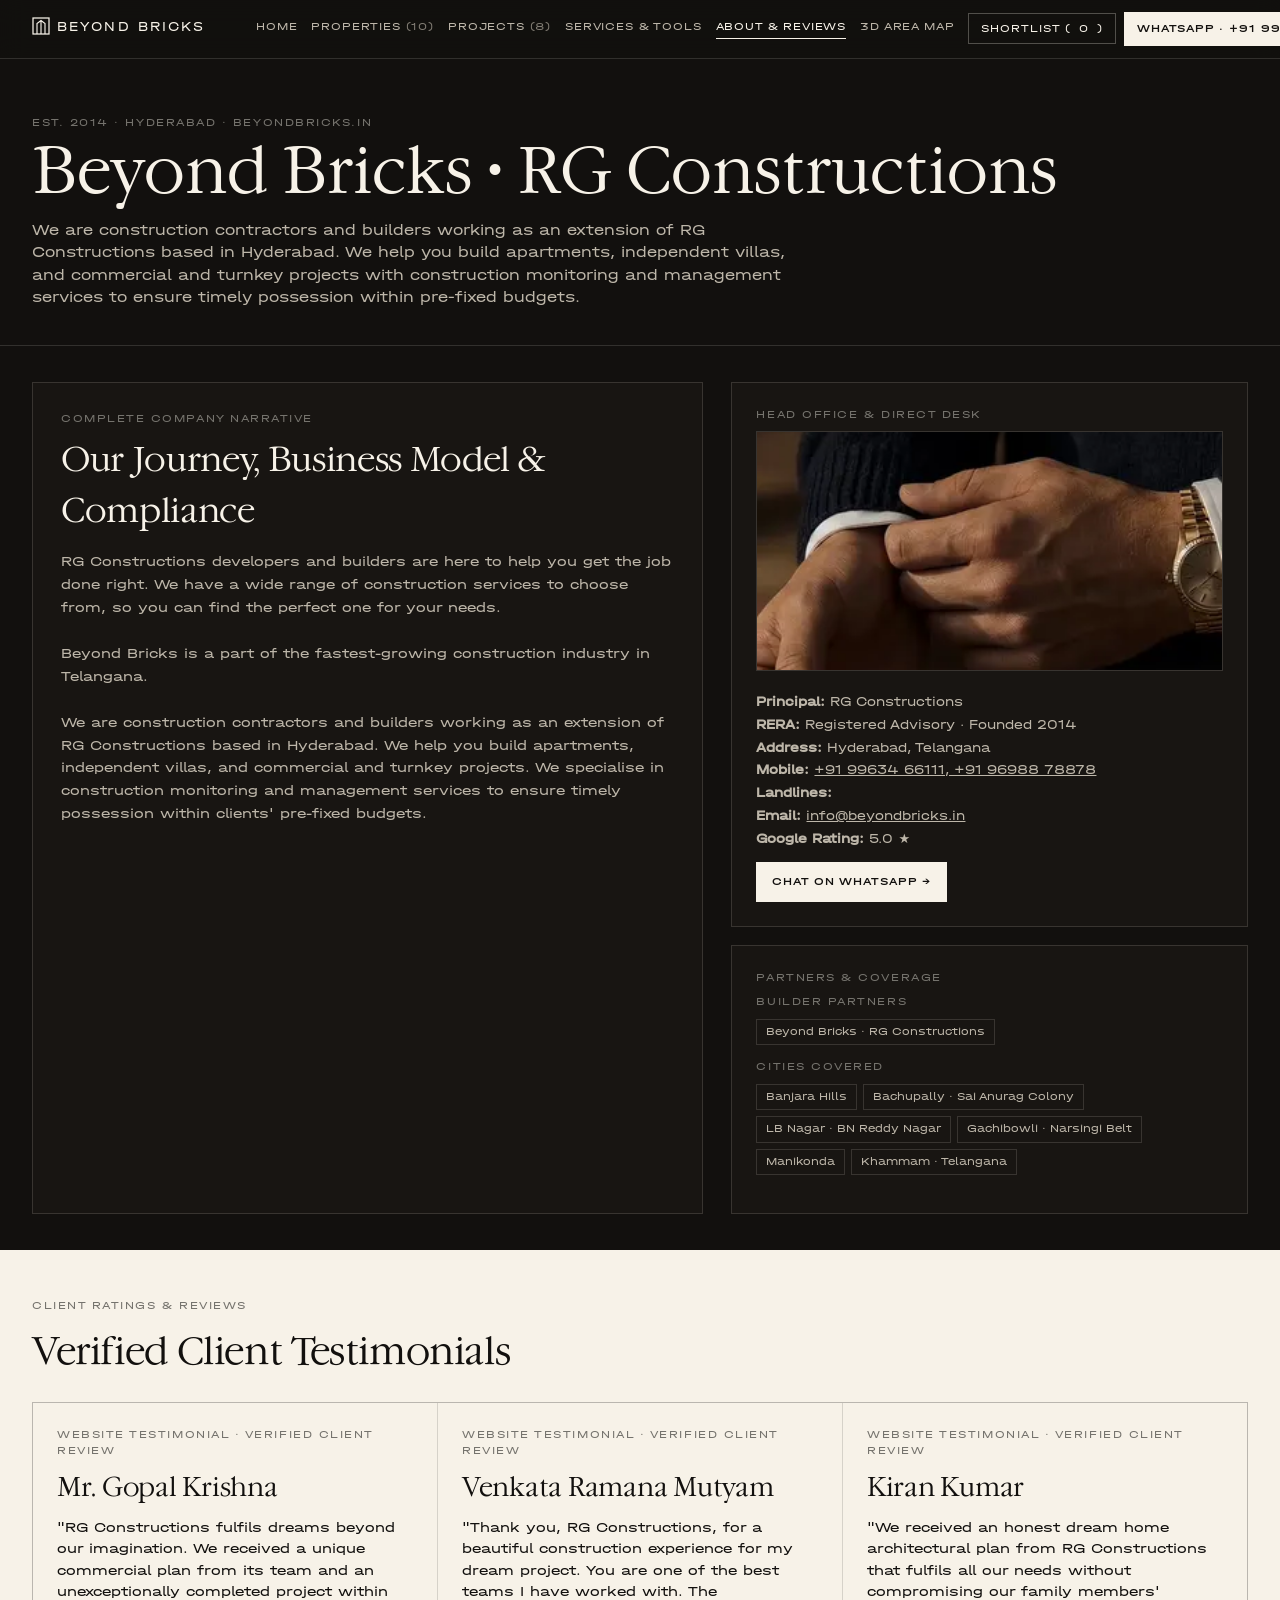
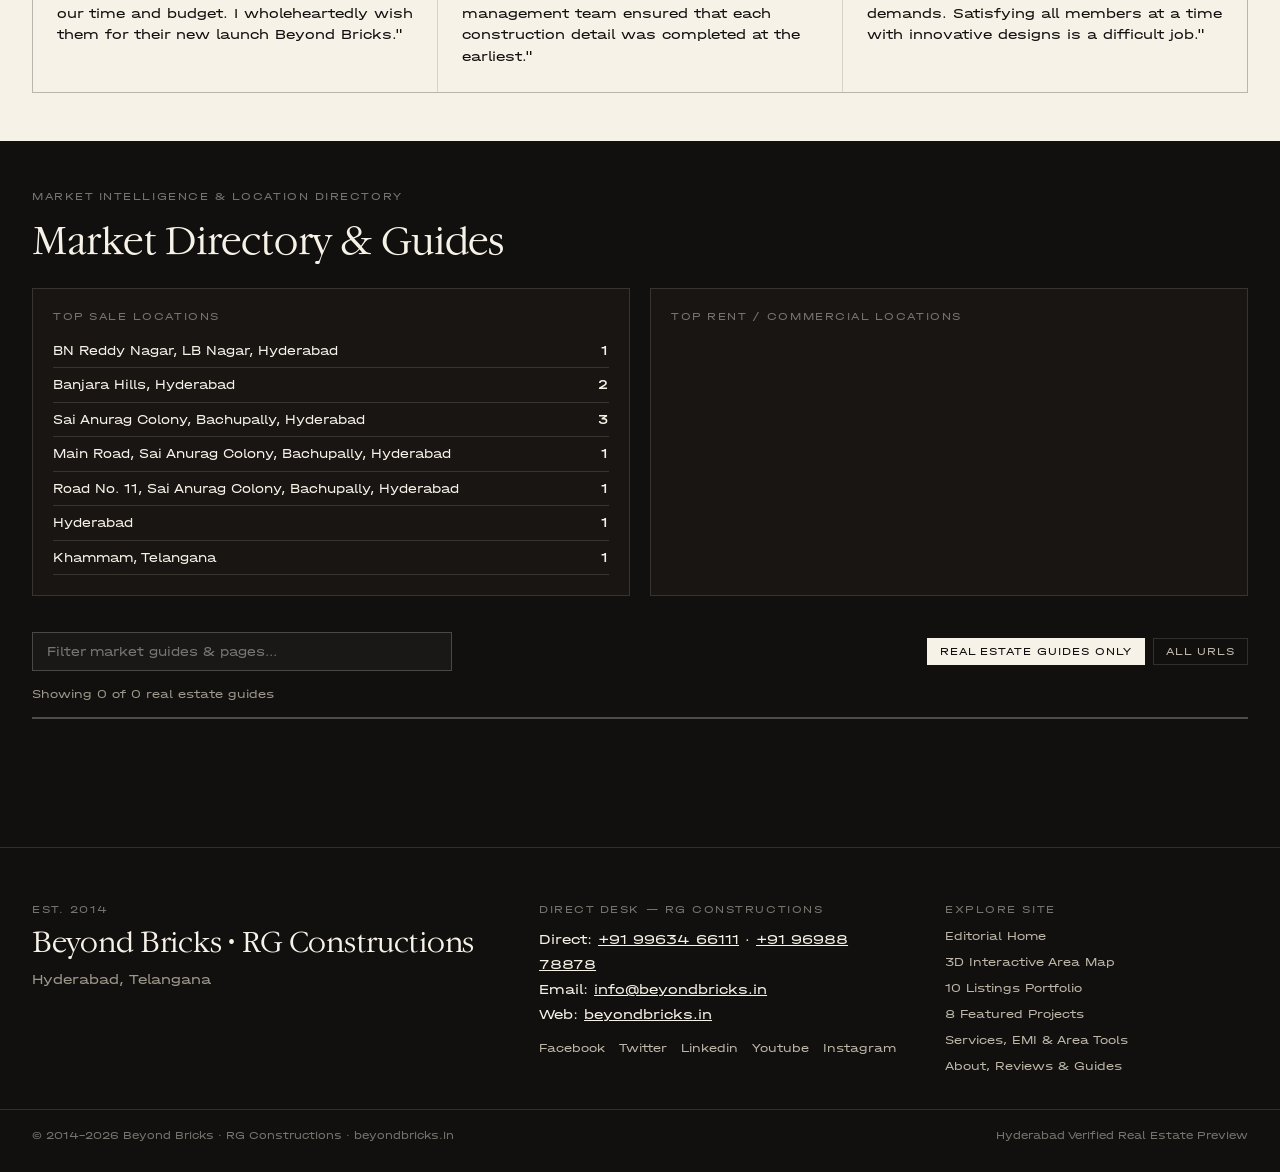
==== about.html @ 43c5ea06 "RE website rebuild for Beyond Bricks · RG Constructions" ====
<!DOCTYPE html>
<html lang="en">
<head>
  <meta charset="utf-8">
  <meta name="viewport" content="width=device-width, initial-scale=1.0, viewport-fit=cover">
  <meta name="robots" content="noindex, nofollow">
  <meta name="theme-color" content="#F7F2E8">
  <meta name="format-detection" content="telephone=no">
  <title>About & Reviews — Beyond Bricks · RG Constructions</title>
  <meta name="description" content="About Beyond Bricks · RG Constructions, direct contact details, reviews &amp; market guides.">
  <meta property="og:type" content="website">
  <meta property="og:title" content="About & Reviews — Beyond Bricks · RG Constructions">
  <meta property="og:description" content="About Beyond Bricks · RG Constructions, direct contact details, reviews &amp; market guides.">
  <meta property="og:image" content="./assets/manifest/og.png">
  <meta name="twitter:card" content="summary_large_image">
  <meta name="twitter:title" content="About & Reviews — Beyond Bricks · RG Constructions">
  <meta name="twitter:description" content="About Beyond Bricks · RG Constructions, direct contact details, reviews &amp; market guides.">
  <meta name="twitter:image" content="./assets/manifest/og-twitter.png">
  <link rel="manifest" href="./assets/manifest/manifest.webmanifest">
  <link rel="shortcut icon" href="./favicon.ico">
  <link rel="icon" type="image/png" sizes="32x32" href="./assets/manifest/favicon-32x32.png">
  <link rel="icon" type="image/png" sizes="16x16" href="./assets/manifest/favicon-16x16.png">
  <link rel="apple-touch-icon" href="./assets/manifest/apple-touch-icon.png">
  
<link rel="preload" href="./assets/fonts/garamond-light/itc-garamond_light.woff2" as="font" type="font/woff2" crossorigin>
<link rel="preload" href="./assets/fonts/halvar-breitschrift/Halvar-Breitschrift-Regular-Web.woff2" as="font" type="font/woff2" crossorigin>
<link rel="preload" href="./assets/fonts/halvar-breitschrift/Halvar-Breitschrift-Medium-Web.woff2" as="font" type="font/woff2" crossorigin>
<style>
  @font-face { font-family: "Garamond Light"; src: url("./assets/fonts/garamond-light/itc-garamond_light.woff2") format("woff2"); font-weight: 400; font-style: normal; font-display: swap; }
  @font-face { font-family: "Halvar Breitschrift"; src: url("./assets/fonts/halvar-breitschrift/Halvar-Breitschrift-Regular-Web.woff2") format("woff2"); font-weight: 400; font-style: normal; font-display: swap; }
  @font-face { font-family: "Halvar Breitschrift"; src: url("./assets/fonts/halvar-breitschrift/Halvar-Breitschrift-Medium-Web.woff2") format("woff2"); font-weight: 500; font-style: normal; font-display: swap; }
  :root {
    --c-light: #f7f2e8;
    --c-black: #12100e;
    --c-surface: #181512;
    --c-beige: #bdb6a9;
    --c-dark-beige: #75736d;
    --c-error: #a40000;
    --line-dark: rgba(247, 242, 232, 0.14);
    --line-light: rgba(18, 16, 14, 0.14);
  }
  * { box-sizing: border-box; }
  html, body { margin: 0; padding: 0; background: var(--c-black); color: var(--c-light); font-family: "Halvar Breitschrift", system-ui, sans-serif; font-size: 14px; line-height: 1.5; -webkit-font-smoothing: antialiased; overflow-x: hidden; max-width: 100%; }
  a { color: inherit; }
  .re-serif { font-family: "Garamond Light", Georgia, serif; font-weight: 400; letter-spacing: -0.01em; }
  .re-eyebrow { font-size: 11px; text-transform: uppercase; letter-spacing: 0.14em; color: var(--c-dark-beige); margin: 0 0 8px; }
  .re-beige { color: var(--c-beige); }
  .re-muted { color: #9d978c; }
  .re-wrap { max-width: 1440px; margin: 0 auto; padding: 0 32px; }

  /* Sticky Editorial Header */
  .re-header { position: sticky; top: 0; z-index: 40; background: rgba(18, 16, 14, 0.94); backdrop-filter: blur(12px); border-bottom: 1px solid var(--line-dark); }
  .re-header__inner { max-width: 1440px; margin: 0 auto; padding: 12px 32px; display: flex; align-items: center; justify-content: space-between; gap: 14px; }
  .re-brand { display: inline-flex; align-items: center; text-decoration: none; color: var(--c-light); flex-shrink: 0; }
  .re-nav { display: flex; align-items: center; gap: 14px; flex-wrap: nowrap; }
  .re-nav a { font-size: 10.5px; text-transform: uppercase; letter-spacing: 0.08em; text-decoration: none; color: var(--c-beige); padding-bottom: 3px; border-bottom: 1px solid transparent; transition: color .2s, border-color .2s; white-space: nowrap; }
  .re-nav a:hover, .re-nav a.is-active { color: var(--c-light); border-bottom-color: var(--c-light); }
  .re-nav-cnt { opacity: 0.65; }
  .re-header__right { display: flex; gap: 8px; align-items: center; flex-shrink: 0; white-space: nowrap; }
  .re-header__right .re-btn-ghost, .re-header__right .re-btn-solid { padding: 8px 12px; font-size: 10.5px; white-space: nowrap; }

  .re-grid--2 { display: grid; grid-template-columns: repeat(2, minmax(0, 1fr)); gap: 1px; background: var(--line-dark); border: 1px solid var(--line-dark); }
  .re-split-2 { display: grid; grid-template-columns: 1.3fr 1fr; gap: 28px; }
  .re-two-col { display: grid; grid-template-columns: 1fr 1fr; gap: 20px; }
  .re-controls--2 { display: grid; grid-template-columns: 2fr 1fr; gap: 12px; margin: 24px 0 16px; }
  @media (max-width: 1180px) {
    .re-header__inner { flex-wrap: wrap; padding: 10px 20px; }
    .re-nav { order: 3; width: 100%; overflow-x: auto; -webkit-overflow-scrolling: touch; scrollbar-width: none; padding-top: 6px; border-top: 1px solid var(--line-dark); gap: 16px; }
    .re-nav::-webkit-scrollbar { display: none; }
  }
  @media (max-width: 860px) {
    .re-split-2 { grid-template-columns: 1fr !important; }
    .re-two-col { grid-template-columns: 1fr !important; }
  }
  @media (max-width: 768px) {
    .re-wrap { padding: 0 16px; }
    .re-header__inner { padding: 10px 16px; gap: 10px; }
    .re-brand svg { width: 156px; height: 18px; }
    .re-header__right .re-btn-solid { display: none; }
    .re-hero { padding: 28px 0 22px !important; }
    .re-hero h1 { font-size: clamp(26px, 7.5vw, 40px) !important; }
    .re-kpi-strip { grid-template-columns: repeat(2, minmax(0, 1fr)) !important; }
    .re-kpi { padding: 12px 14px !important; }
    .re-kpi__num { font-size: 24px !important; }
    .re-grid--2 { grid-template-columns: 1fr !important; }
    .re-controls--2 { grid-template-columns: 1fr !important; }
    .re-input, .re-select { font-size: 16px; min-height: 44px; }
    .re-btn-ghost, .re-btn-solid, .re-chip { min-height: 38px; }
    .re-emi-grid { grid-template-columns: 1fr !important; gap: 14px !important; }
    .re-modal { padding: 10px !important; }
    .re-modal__panel { padding: 18px 16px !important; max-height: 94vh !important; }
    .re-drawer__head, .re-drawer__body { padding: 16px !important; }
  }
  .re-emi-grid { display: grid; grid-template-columns: repeat(3, minmax(0, 1fr)); gap: 10px; }
  .re-table-wrap { width: 100%; overflow-x: auto; -webkit-overflow-scrolling: touch; }

  .re-btn-ghost, .re-btn-solid, .re-chip {
    display: inline-flex; align-items: center; justify-content: center; gap: 8px;
    padding: 9px 15px; font-family: inherit; font-size: 11px; text-transform: uppercase; letter-spacing: 0.09em;
    border: 1px solid rgba(247, 242, 232, 0.28); background: transparent; color: var(--c-light);
    cursor: pointer; text-decoration: none; transition: background .2s, color .2s, border-color .2s;
  }
  .re-btn-ghost:hover, .re-chip:hover, .re-chip.is-active { background: var(--c-light); color: var(--c-black); border-color: var(--c-light); }
  .re-btn-solid { background: var(--c-light); color: var(--c-black); border-color: var(--c-light); font-weight: 500; }
  .re-btn-solid:hover { background: var(--c-beige); border-color: var(--c-beige); }
  .re-chip { padding: 6px 12px; font-size: 10.5px; color: var(--c-beige); border-color: var(--line-dark); }

  /* Hero Band */
  .re-hero { padding: 56px 0 36px; border-bottom: 1px solid var(--line-dark); }
  .re-hero h1 { font-family: "Garamond Light", Georgia, serif; font-weight: 400; font-size: clamp(38px, 5vw, 68px); line-height: 1.02; margin: 0 0 14px; }
  .re-hero__lead { font-size: 15px; color: var(--c-beige); max-width: 780px; margin: 0; }
  .re-kpi-strip { display: grid; grid-template-columns: repeat(auto-fit, minmax(170px, 1fr)); gap: 1px; background: var(--line-dark); border: 1px solid var(--line-dark); margin-top: 28px; }
  .re-kpi { background: var(--c-black); padding: 18px 20px; }
  .re-kpi__num { font-family: "Garamond Light", Georgia, serif; font-size: 34px; line-height: 1.05; color: var(--c-light); }
  .re-kpi__lbl { font-size: 11px; text-transform: uppercase; letter-spacing: 0.1em; color: var(--c-dark-beige); margin-top: 6px; }

  /* Cream editorial band */
  .re-cream { background: var(--c-light); color: var(--c-black); }
  .re-cream .re-eyebrow { color: var(--c-dark-beige); }
  .re-cream .re-muted { color: #54524c; }

  /* Controls & Inputs */
  .re-controls { display: grid; grid-template-columns: 2fr 1fr 1fr 1fr; gap: 12px; margin: 24px 0 16px; }
  @media (max-width: 960px) { .re-controls { grid-template-columns: 1fr 1fr; } }
  @media (max-width: 560px) { .re-controls { grid-template-columns: 1fr; } }
  .re-input, .re-select {
    width: 100%; background: rgba(255,255,255,0.03); border: 1px solid rgba(247,242,232,0.22);
    color: var(--c-light); padding: 11px 14px; font-family: inherit; font-size: 13px; outline: none;
  }
  .re-cream .re-input, .re-cream .re-select {
    background: #fff; border-color: rgba(18,16,14,0.22); color: var(--c-black);
  }
  .re-select option { background: var(--c-black); color: var(--c-light); }
  .re-chips { display: flex; flex-wrap: wrap; gap: 8px; margin-bottom: 14px; }

  /* Cards Grid */
  .re-grid { display: grid; grid-template-columns: repeat(3, minmax(0, 1fr)); gap: 1px; background: var(--line-dark); border: 1px solid var(--line-dark); }
  @media (max-width: 1120px) { .re-grid { grid-template-columns: repeat(2, minmax(0, 1fr)); } }
  @media (max-width: 680px) { .re-grid { grid-template-columns: 1fr; } }
  .re-card { background: var(--c-black); display: flex; flex-direction: column; justify-content: space-between; min-height: 100%; transition: background .2s; }
  .re-card:hover { background: #191613; }
  .re-card__img { position: relative; aspect-ratio: 16/10; background: #1f1b17; overflow: hidden; border-bottom: 1px solid var(--line-dark); cursor: pointer; }
  .re-card__img img { width: 100%; height: 100%; object-fit: cover; display: block; transition: transform .5s cubic-bezier(.25,.74,.22,.99); }
  .re-card:hover .re-card__img img { transform: scale(1.03); }
  .re-badge-row { position: absolute; top: 10px; left: 10px; right: 10px; display: flex; justify-content: space-between; gap: 6px; pointer-events: none; }
  .re-badge { background: rgba(18,16,14,0.84); border: 1px solid rgba(247,242,232,0.2); padding: 4px 8px; font-size: 10px; text-transform: uppercase; letter-spacing: 0.08em; color: var(--c-light); }
  .re-card__body { padding: 18px 20px; display: flex; flex-direction: column; flex: 1; }
  .re-card__title { font-family: "Garamond Light", Georgia, serif; font-size: 22px; line-height: 1.18; margin: 0 0 8px; color: var(--c-light); cursor: pointer; }
  .re-card__price { font-size: 16px; font-weight: 500; color: var(--c-light); margin: 0 0 8px; }
  .re-card__meta { font-size: 12px; color: var(--c-beige); margin-bottom: 10px; line-height: 1.5; }
  .re-card__foot { margin-top: auto; padding-top: 14px; border-top: 1px solid var(--line-dark); display: flex; gap: 8px; flex-wrap: wrap; align-items: center; justify-content: space-between; }

  /* Modals & Drawers */
  .re-drawer.is-hidden, .re-modal.is-hidden { display: none !important; }
  .re-drawer, .re-modal { position: fixed; inset: 0; z-index: 90; display: flex; align-items: stretch; justify-content: flex-end; }
  .re-modal { align-items: center; justify-content: center; padding: 20px; }
  .re-drawer__bg, .re-modal__bg { position: fixed; inset: 0; background: rgba(12,10,8,0.78); backdrop-filter: blur(6px); }
  .re-drawer__panel { position: relative; z-index: 2; width: min(540px, 100%); background: var(--c-surface); border-left: 1px solid var(--line-dark); display: flex; flex-direction: column; max-height: 100vh; }
  .re-modal__panel { position: relative; z-index: 2; width: min(920px, 100%); max-height: 92vh; overflow-y: auto; background: var(--c-surface); border: 1px solid rgba(247,242,232,0.22); padding: 28px; color: var(--c-light); }
  .re-drawer__head { padding: 20px 24px; border-bottom: 1px solid var(--line-dark); display: flex; justify-content: space-between; align-items: center; }
  .re-drawer__body { padding: 20px 24px; overflow-y: auto; flex: 1; }
  .re-tags { display: flex; flex-wrap: wrap; gap: 6px; margin: 8px 0 14px; }
  .re-tag { font-size: 11px; border: 1px solid var(--line-dark); padding: 4px 9px; color: var(--c-beige); }

  /* Footer */
  .re-footer { background: var(--c-black); color: var(--c-light); border-top: 1px solid var(--line-dark); padding: 54px 0 28px; margin-top: 56px; }
  .re-footer__grid { display: grid; grid-template-columns: 1.4fr 1.1fr 0.9fr; gap: 36px; }
  @media (max-width: 900px) { .re-footer__grid { grid-template-columns: 1fr; } }
  .re-footer__title { font-size: 28px; line-height: 1.15; margin: 0; }
  .re-footer__nav { display: flex; flex-direction: column; gap: 8px; margin-top: 8px; }
  .re-footer__nav a, .re-links-row a { font-size: 12px; color: var(--c-beige); text-decoration: none; }
  .re-footer__nav a:hover, .re-links-row a:hover { color: var(--c-light); text-decoration: underline; }
  .re-links-row { display: flex; flex-wrap: wrap; gap: 14px; }
  .re-footer__bottom { border-top: 1px solid var(--line-dark); margin-top: 34px; padding-top: 18px; display: flex; justify-content: space-between; flex-wrap: wrap; gap: 12px; font-size: 11px; color: var(--c-dark-beige); }
</style>

</head>
<body>

<header class="re-header">
  <div class="re-header__inner">
    <div class="re-header__left">
      <a class="re-brand" href="/" title="Beyond Bricks · RG Constructions">
        <svg width="210" height="22" viewBox="0 0 210 22" aria-hidden="true">
          <g fill="currentColor">
            <rect x="1" y="3" width="16" height="16" fill="none" stroke="currentColor" stroke-width="1.25"/>
            <path d="M5 19V8.5L9 5.5L13 8.5V19M9 5.5V19" fill="none" stroke="currentColor" stroke-width="1.15"/>
            <text x="25" y="16" fill="currentColor" font-family="'Halvar Breitschrift', system-ui, sans-serif" font-size="12.5" font-weight="400" letter-spacing="2.1">BEYOND BRICKS</text>
          </g>
        </svg>
      </a>
    </div>
    <nav class="re-nav" aria-label="Primary">
      <a href="/" data-nav="/">Home</a>
      <a href="/flats" data-nav="/flats">Properties <span class="re-nav-cnt">(10)</span></a>
      <a href="/projects" data-nav="/projects">Projects <span class="re-nav-cnt">(8)</span></a>
      <a href="/services" data-nav="/services">Services &amp; Tools</a>
      <a href="/about" data-nav="/about">About &amp; Reviews</a>
      <a href="/map" data-nav="/map">3D Area Map</a>
    </nav>
    <div class="re-header__right">
      <button type="button" class="re-btn-ghost" id="re-fav-trigger" title="Shortlisted Properties">
        Shortlist (<span id="re-fav-count">0</span>)
      </button>
      <a class="re-btn-solid" href="https://api.whatsapp.com/send?phone=919963466111&text=Hi%20RG%20Constructions%2C%20I%20visited%20beyondbricks.in%20and%20would%20like%20to%20discuss%20a%20property." target="_blank">
        WhatsApp &middot; +91 99634 66111
      </a>
    </div>
  </div>
</header>

<main>

<section class="re-hero"><div class="re-wrap"><p class="re-eyebrow">Est. 2014 · Hyderabad · beyondbricks.in</p><h1>Beyond Bricks · RG Constructions</h1><p class="re-hero__lead">We are construction contractors and builders working as an extension of RG Constructions based in Hyderabad. We help you build apartments, independent villas, and commercial and turnkey projects with construction monitoring and management services to ensure timely possession within pre-fixed budgets.</p></div></section>

<section style="padding:36px 0;" id="legal">
  <div class="re-wrap re-split-2">
    <div style="border:1px solid var(--line-dark);padding:28px;background:var(--c-surface);min-width:0;">
      <p class="re-eyebrow">Complete Company Narrative</p>
      <h2 class="re-serif" style="font-size:34px;margin:0 0 14px;">Our Journey, Business Model &amp; Compliance</h2>
      <div id="about-copy" style="white-space:pre-line;color:var(--c-beige);font-size:13.5px;line-height:1.7;"></div>
    </div>
    <div style="display:flex;flex-direction:column;gap:18px;">
      <div style="border:1px solid var(--line-dark);padding:24px;background:var(--c-surface);">
        <p class="re-eyebrow">Head Office &amp; Direct Desk</p>
        <img id="office-img" src="" alt="Company Office" style="width:100%;max-height:240px;object-fit:cover;margin-bottom:14px;border:1px solid var(--line-dark);">
        <div id="contact-box" style="font-size:13px;line-height:1.75;color:var(--c-beige);"></div>
      </div>
      <div style="border:1px solid var(--line-dark);padding:24px;background:var(--c-surface);">
        <p class="re-eyebrow">Partners &amp; Coverage</p>
        <div id="assoc-box"></div>
      </div>
    </div>
  </div>
</section>

<section class="re-cream" style="padding:48px 0;" id="reviews">
  <div class="re-wrap">
    <p class="re-eyebrow">Client Ratings &amp; Reviews</p>
    <h2 class="re-serif" style="font-size:38px;margin:0 0 22px;">Verified Client Testimonials</h2>
    <div class="re-grid" style="background:var(--line-light);border-color:var(--line-light);" id="rev-grid"></div>
  </div>
</section>

<section style="padding:48px 0;" id="locations">
  <div class="re-wrap">
    <p class="re-eyebrow">Market Intelligence &amp; Location Directory</p>
    <h2 class="re-serif" style="font-size:38px;margin:0 0 18px;">Market Directory &amp; Guides</h2>
    <div class="re-two-col" style="margin-bottom:36px;" id="loc-tables"></div>
    <div style="display:flex;justify-content:space-between;align-items:center;flex-wrap:wrap;gap:12px;margin-bottom:14px;">
      <input class="re-input" id="blog-search" type="search" style="max-width:420px;" placeholder="Filter market guides &amp; pages...">
      <div style="display:flex;gap:8px;flex-wrap:wrap;">
        <button type="button" class="re-chip is-active" id="blog-re-btn">Real Estate Guides Only</button>
        <button type="button" class="re-chip" id="blog-all-btn">All URLs</button>
      </div>
    </div>
    <p class="re-muted" id="blog-count-lbl" style="margin:0 0 14px;font-size:12px;"></p>
    <div class="re-grid" id="blog-grid"></div>
    <div style="text-align:center;margin-top:24px;" id="blog-more-wrap"></div>
  </div>
</section>

</main>

<footer class="re-footer">
  <div class="re-wrap re-footer__grid">
    <div>
      <p class="re-eyebrow">Est. 2014</p>
      <h2 class="re-serif re-footer__title">Beyond Bricks · RG Constructions</h2>
      <p class="re-muted" style="max-width:520px;margin-top:10px;">
        Hyderabad, Telangana
      </p>
    </div>
    <div>
      <p class="re-eyebrow">Direct Desk &mdash; RG Constructions</p>
      <p style="margin:8px 0;line-height:1.8;">
        Direct: <a href="tel:+919963466111">+91 99634 66111</a> &middot; <a href="tel:+919698878878">+91 96988 78878</a><br>
        Email: <a href="mailto:info@beyondbricks.in">info@beyondbricks.in</a><br>
        Web: <a href="http://www.beyondbricks.in/" target="_blank">beyondbricks.in</a>
      </p>
      <div class="re-links-row" style="margin-top:12px;">
        <a href="https://www.facebook.com/Beyond-Bricks-108763518538167" target="_blank">Facebook</a>
        <a href="https://twitter.com/bricks_beyond" target="_blank">Twitter</a>
        <a href="https://www.linkedin.com/in/beyond-bricks-by-rg-constructions/" target="_blank">Linkedin</a>
        <a href="https://www.youtube.com/channel/UC1iQc7C4jfu-oUShLg7yv3w" target="_blank">Youtube</a>
        <a href="https://www.instagram.com/beyondbricks.in/" target="_blank">Instagram</a>
      </div>
    </div>
    <div>
      <p class="re-eyebrow">Explore Site</p>
      <div class="re-footer__nav">
        <a href="/">Editorial Home</a>
        <a href="/map">3D Interactive Area Map</a>
        <a href="/flats">10 Listings Portfolio</a>
        <a href="/projects">8 Featured Projects</a>
        <a href="/services">Services, EMI &amp; Area Tools</a>
        <a href="/about">About, Reviews &amp; Guides</a>
      </div>
    </div>
  </div>
  <div class="re-wrap re-footer__bottom">
    <span>&copy; 2014&ndash;2026 Beyond Bricks · RG Constructions &middot; beyondbricks.in</span>
    <span>Hyderabad Verified Real Estate Preview</span>
  </div>
</footer>

<!-- Shared Shortlist Drawer -->
<div class="re-drawer is-hidden" id="re-fav-drawer" role="dialog" aria-hidden="true">
  <div class="re-drawer__bg" data-close-drawer></div>
  <div class="re-drawer__panel">
    <div class="re-drawer__head">
      <div>
        <p class="re-eyebrow">Saved Portfolio</p>
        <h3 class="re-serif" style="font-size:28px;margin:4px 0 0;">Your Shortlist</h3>
      </div>
      <button type="button" class="re-btn-ghost" data-close-drawer>Close &times;</button>
    </div>
    <div id="re-fav-body" class="re-drawer__body"></div>
  </div>
</div>


<script src="./data/re-data.js"></script>
<script>
(function(){
  const path = location.pathname.replace(/\.html$/, '') || '/';
  document.querySelectorAll('.re-nav a').forEach(a => {
    const t = a.getAttribute('data-nav');
    if (t === path || (t === '/flats' && (path === '/properties' || path === '/flats'))) a.classList.add('is-active');
  });

  window.RE_FAV = {
    key: 're_fav_beyond-bricks',
    get() {
      try { return JSON.parse(localStorage.getItem(this.key) || '[]'); } catch(e) { return []; }
    },
    set(ids) {
      localStorage.setItem(this.key, JSON.stringify(Array.from(new Set(ids))));
      this.syncUI();
    },
    has(id) { return this.get().includes(id); },
    toggle(id) {
      const cur = this.get();
      if (cur.includes(id)) this.set(cur.filter(x => x !== id));
      else this.set([...cur, id]);
    },
    syncUI() {
      const ids = this.get();
      const cnt = document.getElementById('re-fav-count');
      if (cnt) cnt.textContent = ids.length;
      document.querySelectorAll('[data-fav-btn]').forEach(btn => {
        const id = btn.getAttribute('data-fav-btn');
        const active = ids.includes(id);
        btn.classList.toggle('is-active', active);
        btn.textContent = active ? 'Saved ♥' : 'Save ♡';
      });
      const body = document.getElementById('re-fav-body');
      if (body && window.RE_DATA) {
        const c = window.RE_DATA.company || {};
        const waNum = (c.whatsapp_digits || '').replace(/\D/g, '') || '919963466111';
        const map = new Map((window.RE_DATA.properties || []).map(p => [p.id, p]));
        const items = ids.map(id => map.get(id)).filter(Boolean);
        if (!items.length) {
          body.innerHTML = '<p class="re-muted">No shortlisted properties yet. Save listings from the portfolio to compare or send to ' + (c.owner || 'RG Constructions') + ' via WhatsApp.</p><a class="re-btn-solid" style="margin-top:12px;" href="/flats">Explore Portfolio &rarr;</a>';
        } else {
          const waLines = encodeURIComponent('Hi ' + (c.owner || c.name || '') + ', I shortlisted these properties on ' + (c.domain || '') + ':\n' + items.map(x => '- ' + x.id + ': ' + x.title + ' (' + x.price + ')').join('\n'));
          body.innerHTML = items.map(it => `
            <div style="border-bottom:1px solid var(--line-dark); padding:14px 0;">
              <div class="re-eyebrow" style="margin-bottom:4px;">${it.id} &middot; ${it.transaction} &middot; ${it.property_type}</div>
              <div class="re-serif" style="font-size:20px;line-height:1.2;">${it.title}</div>
              <div class="re-beige" style="font-size:13px;margin:4px 0;">${it.price} &middot; ${it.area || ''} &middot; ${it.location}</div>
              <div style="display:flex;gap:8px;margin-top:8px;">
                <a class="re-chip" href="/flats?id=${it.id}">Inspect</a>
                <button type="button" class="re-chip" onclick="RE_FAV.toggle('${it.id}')">Remove</button>
              </div>
            </div>
          `).join('') + `<div style="margin-top:18px;display:flex;flex-direction:column;gap:10px;">
            ${waNum ? `<a class="re-btn-solid" target="_blank" href="https://api.whatsapp.com/send?phone=${waNum}&text=${waLines}">Send Shortlist via WhatsApp</a>` : ''}
            <button type="button" class="re-btn-ghost" onclick="RE_FAV.set([])">Clear Shortlist</button>
          </div>`;
        }
      }
    }
  };

  const drawer = document.getElementById('re-fav-drawer');
  const trig = document.getElementById('re-fav-trigger');
  if (trig && drawer) {
    trig.addEventListener('click', () => {
      RE_FAV.syncUI();
      drawer.classList.remove('is-hidden');
      drawer.setAttribute('aria-hidden', 'false');
    });
    drawer.querySelectorAll('[data-close-drawer]').forEach(el => el.addEventListener('click', () => {
      drawer.classList.add('is-hidden');
      drawer.setAttribute('aria-hidden', 'true');
    }));
  }
  document.addEventListener('click', e => {
    const fb = e.target.closest('[data-fav-btn]');
    if (fb) {
      e.preventDefault();
      e.stopPropagation();
      RE_FAV.toggle(fb.getAttribute('data-fav-btn'));
    }
  });
  RE_FAV.syncUI();
})();
</script>


<script>
(function(){
  const D = window.RE_DATA;
  if (!(D.testimonials && D.testimonials.reviews && D.testimonials.reviews.length)) {
    const rs = document.getElementById('reviews'); if (rs) rs.style.display = 'none';
  }
  if (!(D.blogs && D.blogs.length)) {
    const ls = document.getElementById('blog-controls-row'); if (ls) ls.style.display = 'none';
  }
  const c = D.company;
  document.getElementById('about-copy').textContent = D.about_text;
  const offImg = document.getElementById('office-img');
  offImg.onerror = () => { offImg.onerror = null; offImg.src = './assets/images/media/landing/1.intro/placeholder@xxl.webp'; };
  offImg.src = c.office_photo || './assets/images/media/landing/1.intro/placeholder@xxl.webp';
  document.getElementById('contact-box').innerHTML = `
    <strong>Principal:</strong> ${c.owner}<br>
    <strong>RERA:</strong> ${c.rera} &middot; Founded ${c.founded}<br>
    <strong>Address:</strong> ${c.address}<br>
    <strong>Mobile:</strong> <a href="tel:${(c.mobiles&&c.mobiles[0])||''}">${c.mobiles.join(', ')}</a><br>
    <strong>Landlines:</strong> ${c.landlines.join(', ')}<br>
    <strong>Email:</strong> <a href="mailto:${c.email}">${c.email}</a><br>
    <strong>Google Rating:</strong> ${c.google_maps_rating}<br>
    ${c.whatsapp_url ? `<div style="margin-top:12px;"><a class="re-btn-solid" target="_blank" href="${c.whatsapp_url}">Chat on WhatsApp &rarr;</a></div>` : ''}
  `;
  document.getElementById('assoc-box').innerHTML = `
    <p class="re-eyebrow">Builder Partners</p>
    <div class="re-tags">${c.associates.map(a => `<span class="re-tag">${a}</span>`).join('')}</div>
    <p class="re-eyebrow">Cities Covered</p>
    <div class="re-tags">${c.cities_covered.map(ct => `<span class="re-tag">${ct}</span>`).join('')}</div>
  `;

  // Testimonials
  const t = D.testimonials || {};
  document.getElementById('rev-grid').innerHTML = (t.reviews || []).map(rv => `
    <article style="background:var(--c-light);color:var(--c-black);padding:24px;display:flex;flex-direction:column;justify-content:space-between;">
      <div>
        <div class="re-eyebrow">${rv.date} &middot; Verified Client Review</div>
        <h3 class="re-serif" style="font-size:26px;margin:0 0 10px;">${rv.author}</h3>
        <p style="font-size:13.5px;line-height:1.6;margin:0;">"${rv.review}"</p>
      </div>
    </article>
  `).join('');

  // Sale & Rent Location counts
  const hl = D.homepage_location_counts || {};
  const mkTable = (title, arr) => `<div style="border:1px solid var(--line-dark);padding:20px;background:var(--c-surface);">
    <p class="re-eyebrow">${title}</p>
    <table style="width:100%;border-collapse:collapse;font-size:13px;">${(arr||[]).map(x => `<tr style="border-bottom:1px solid var(--line-dark);"><td style="padding:7px 0;"><a href="/flats?q=${encodeURIComponent(x.location.split(',')[0])}" style="text-decoration:none;">${x.location}</a></td><td style="text-align:right;font-weight:500;">${x.count}</td></tr>`).join('')}</table>
  </div>`;
  document.getElementById('loc-tables').innerHTML = mkTable('Top Sale Locations', hl.sale_locations) + mkTable('Top Rent / Commercial Locations', hl.rent_locations);

  // Blogs
  let onlyRe = true;
  let blogLimit = 60;
  function renderBlogs() {
    const q = document.getElementById('blog-search').value.trim().toLowerCase();
    const matched = (D.blogs || []).filter(b => {
      if (onlyRe && !b.is_real_estate) return false;
      if (q && !`${b.title} ${b.excerpt} ${b.url}`.toLowerCase().includes(q)) return false;
      return true;
    });
    const rows = matched.slice(0, blogLimit);
    document.getElementById('blog-count-lbl').textContent = `Showing ${rows.length} of ${matched.length} ${onlyRe ? 'real estate guides' : 'total URLs'}`;
    document.getElementById('blog-grid').innerHTML = rows.map(b => `
      <article class="re-card">
        <div class="re-card__body">
          <div class="re-eyebrow">${b.category}</div>
          <h3 class="re-card__title" style="font-size:21px;">${b.title}</h3>
          <p class="re-muted" style="font-size:12.5px;line-height:1.55;">${b.excerpt}</p>
          <div class="re-card__foot"><a class="re-chip" href="${b.url}" target="_blank">Read Original Guide &nearr;</a></div>
        </div>
      </article>
    `).join('');
    document.getElementById('blog-more-wrap').innerHTML = blogLimit < matched.length
      ? `<button type="button" class="re-btn-solid" id="blog-all-show">Show All ${matched.length} Guides</button>`
      : '';
    const sb = document.getElementById('blog-all-show');
    if (sb) sb.onclick = () => { blogLimit = matched.length; renderBlogs(); };
  }
  document.getElementById('blog-search').addEventListener('input', () => { blogLimit = 60; renderBlogs(); });
  document.getElementById('blog-re-btn').addEventListener('click', () => {
    onlyRe = true;
    blogLimit = 60;
    document.getElementById('blog-re-btn').classList.add('is-active');
    document.getElementById('blog-all-btn').classList.remove('is-active');
    renderBlogs();
  });
  document.getElementById('blog-all-btn').addEventListener('click', () => {
    onlyRe = false;
    blogLimit = 60;
    document.getElementById('blog-all-btn').classList.add('is-active');
    document.getElementById('blog-re-btn').classList.remove('is-active');
    renderBlogs();
  });
  renderBlogs();
})();
</script>

</body>
</html>
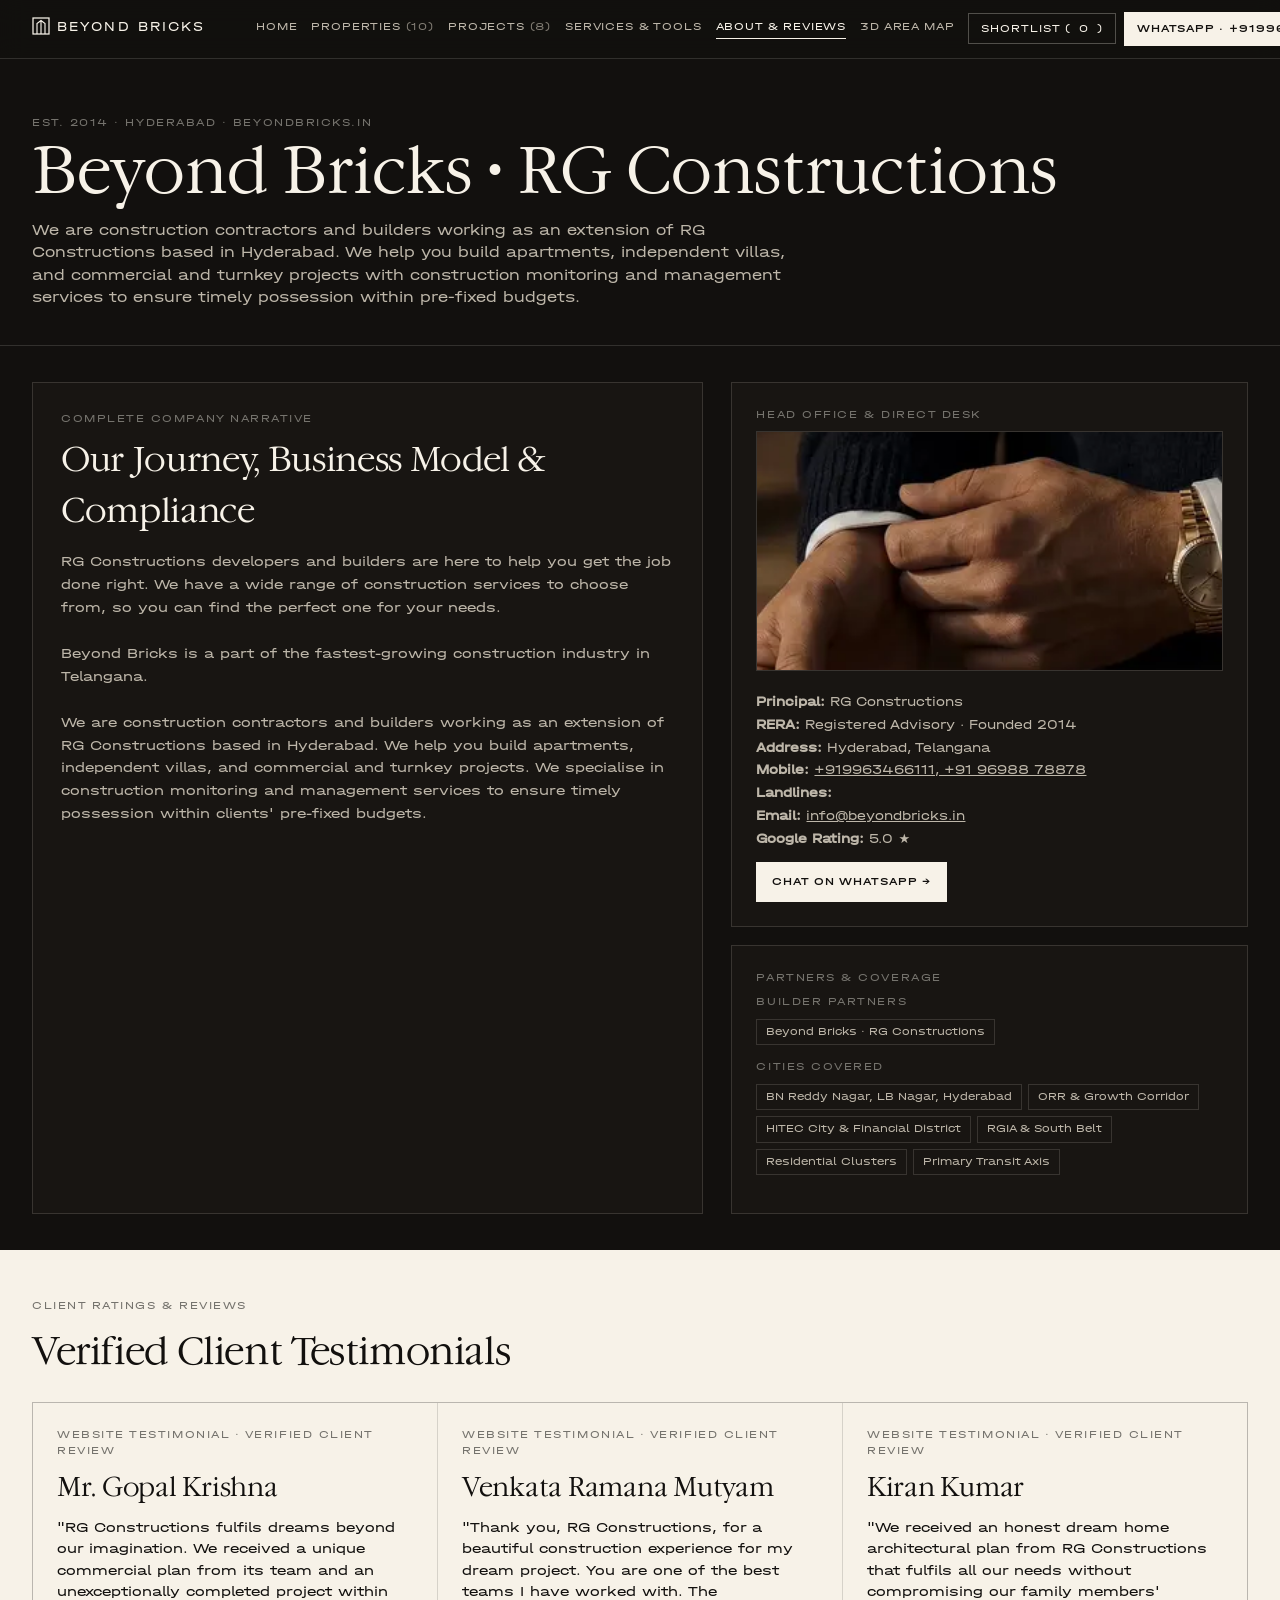
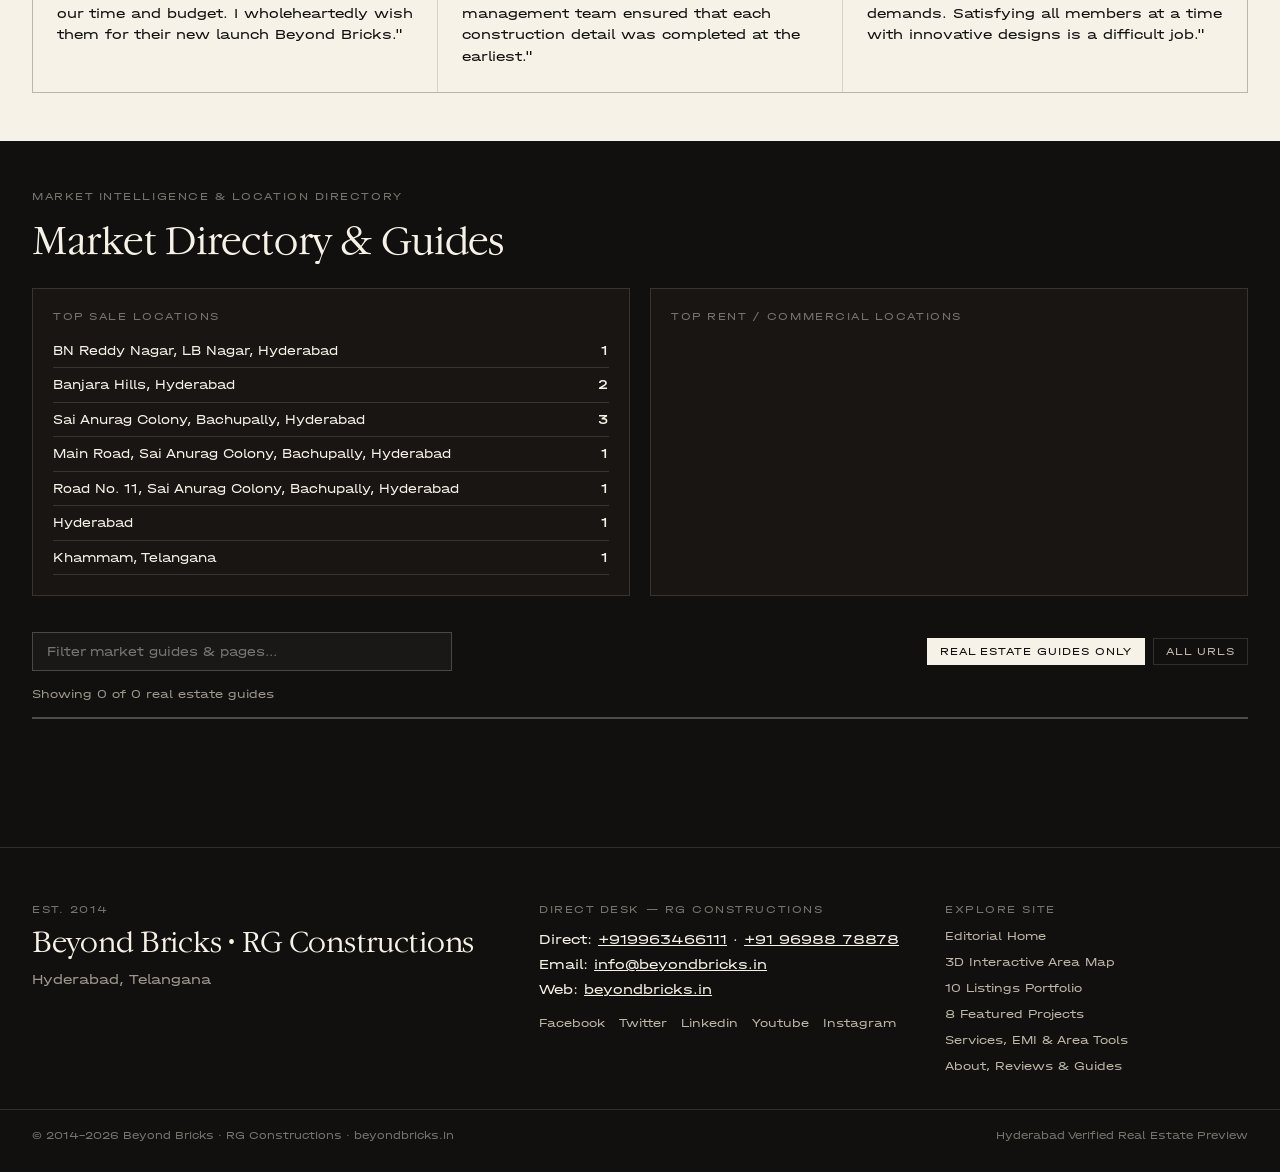
==== commit 0a29fdf7: "RE website rebuild for Beyond Bricks · RG Constructions" ====
--- a/about.html
+++ b/about.html
@@ -203,7 +203,7 @@
         Shortlist (<span id="re-fav-count">0</span>)
       </button>
       <a class="re-btn-solid" href="https://api.whatsapp.com/send?phone=919963466111&text=Hi%20RG%20Constructions%2C%20I%20visited%20beyondbricks.in%20and%20would%20like%20to%20discuss%20a%20property." target="_blank">
-        WhatsApp &middot; +91 99634 66111
+        WhatsApp &middot; +919963466111
       </a>
     </div>
   </div>
@@ -274,7 +274,7 @@
     <div>
       <p class="re-eyebrow">Direct Desk &mdash; RG Constructions</p>
       <p style="margin:8px 0;line-height:1.8;">
-        Direct: <a href="tel:+919963466111">+91 99634 66111</a> &middot; <a href="tel:+919698878878">+91 96988 78878</a><br>
+        Direct: <a href="tel:+919963466111">+919963466111</a> &middot; <a href="tel:+919698878878">+91 96988 78878</a><br>
         Email: <a href="mailto:info@beyondbricks.in">info@beyondbricks.in</a><br>
         Web: <a href="http://www.beyondbricks.in/" target="_blank">beyondbricks.in</a>
       </p>
